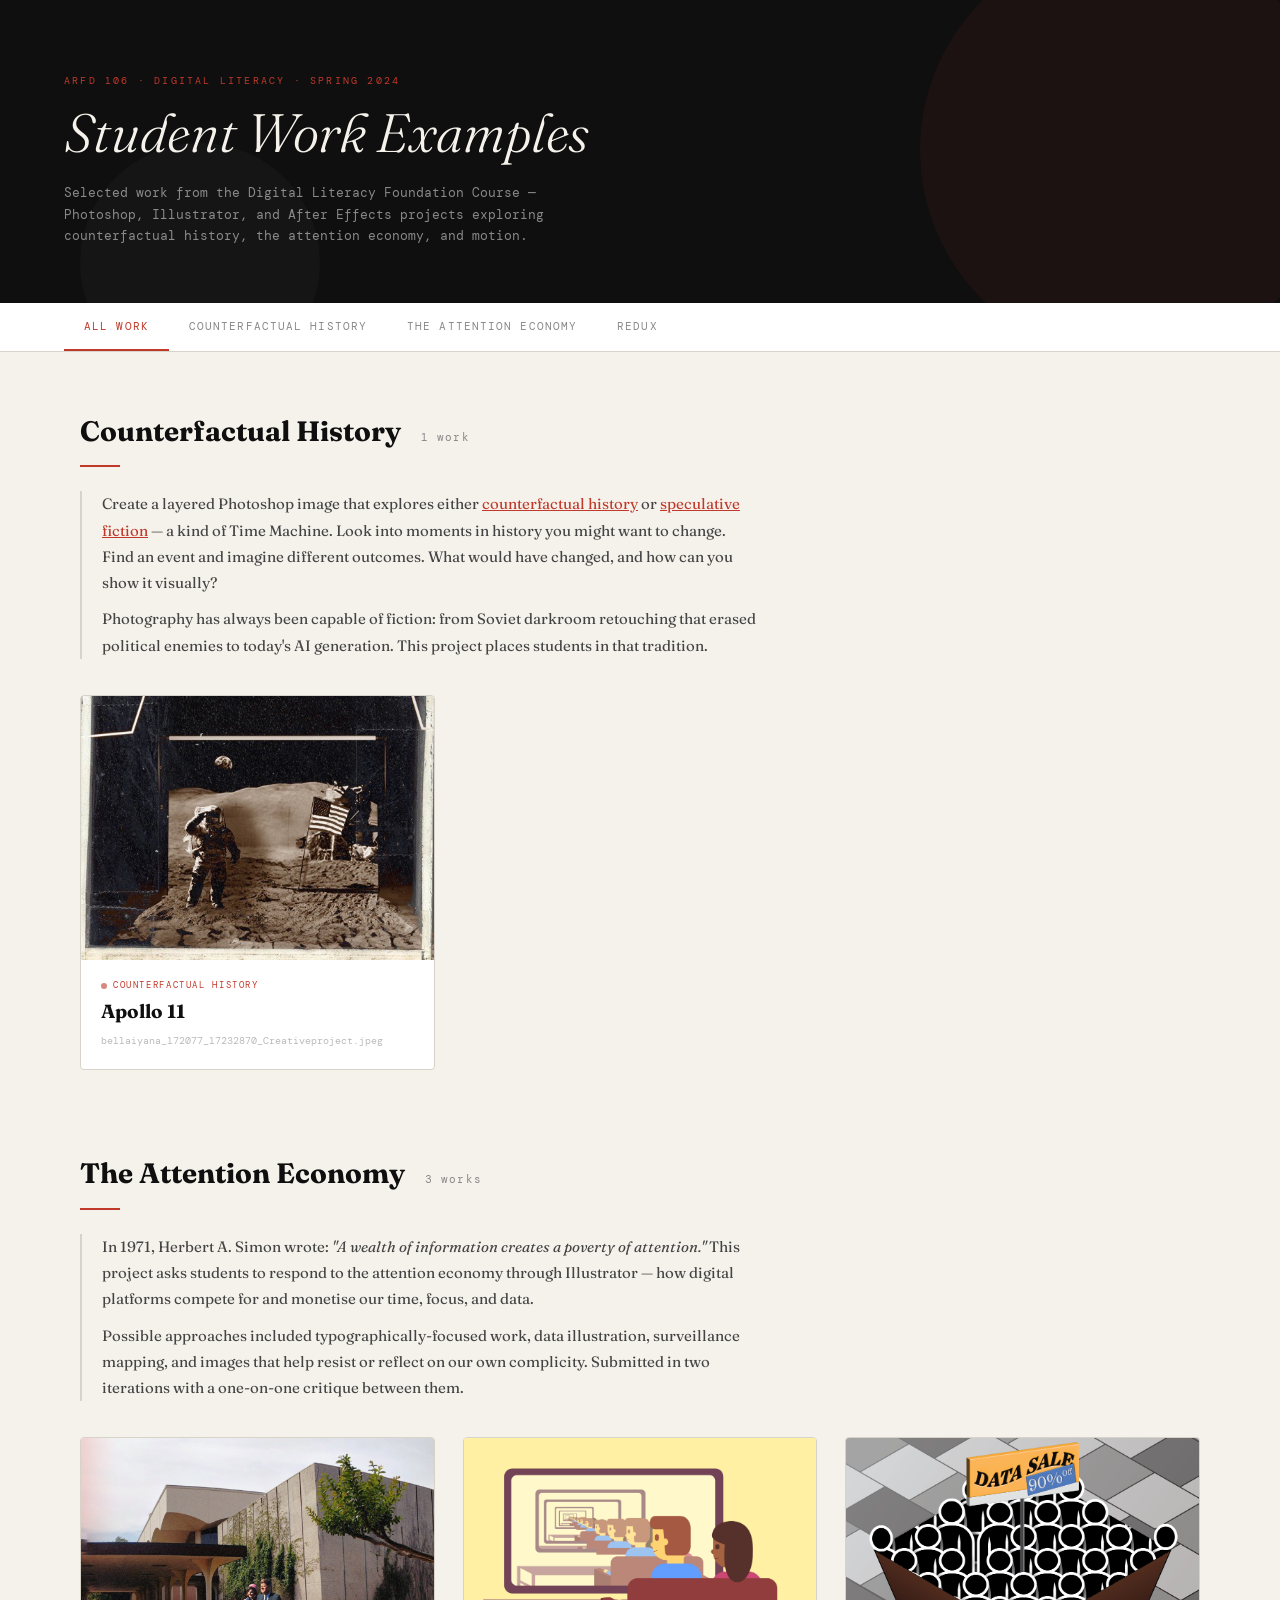
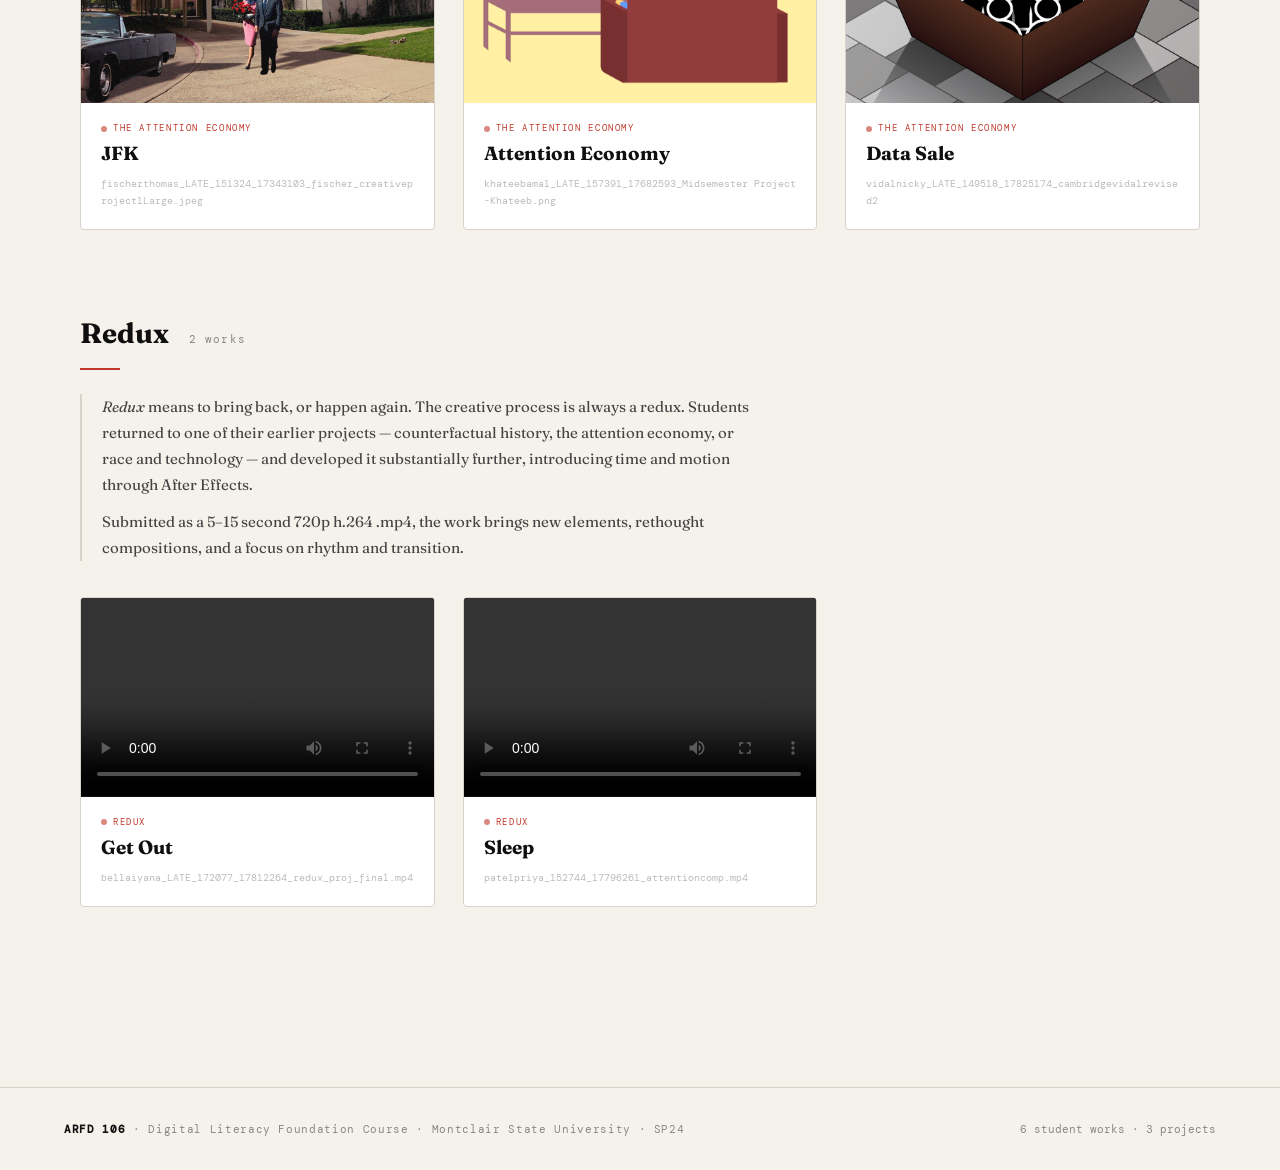
==== index.html @ 20b4446c "first commit" ====
<!doctype html>
<html lang="en">
  <head>
    <meta charset="UTF-8" />
    <meta name="viewport" content="width=device-width, initial-scale=1.0" />
    <title>SP24 Student Work — ARFD 106 Digital Literacy</title>
    <link rel="preconnect" href="https://fonts.googleapis.com" />
    <link
      href="https://fonts.googleapis.com/css2?family=DM+Mono:wght@300;400;500&family=Fraunces:ital,opsz,wght@0,9..144,300;0,9..144,700;1,9..144,300&display=swap"
      rel="stylesheet"
    />
    <style>
      /* ── TOKENS ── */
      :root {
        --ink: #0f0f0f;
        --paper: #f5f2eb;
        --red: #c0392b;
        --red-pale: #f8e8e6;
        --grey: #888;
        --border: #d8d3c8;
        --code-bg: #e8e4db;
        --font-body: "Fraunces", Georgia, serif;
        --font-mono: "DM Mono", "Courier New", monospace;
      }

      *,
      *::before,
      *::after {
        box-sizing: border-box;
        margin: 0;
        padding: 0;
      }
      html {
        scroll-behavior: smooth;
      }
      body {
        font-family: var(--font-body);
        background: var(--paper);
        color: var(--ink);
        font-size: 17px;
        line-height: 1.7;
      }

      a {
        color: var(--red);
      }
      a:hover {
        text-decoration: underline;
      }

      /* ── HEADER ── */
      header {
        background: var(--ink);
        color: var(--paper);
        padding: 72px 64px 56px;
        position: relative;
        overflow: hidden;
      }
      header::before {
        content: "";
        position: absolute;
        top: -60px;
        right: -60px;
        width: 420px;
        height: 420px;
        border-radius: 50%;
        background: var(--red);
        opacity: 0.07;
      }
      header::after {
        content: "";
        position: absolute;
        bottom: -80px;
        left: 80px;
        width: 240px;
        height: 240px;
        border-radius: 50%;
        background: #fff;
        opacity: 0.025;
      }
      .header-eyebrow {
        font-family: var(--font-mono);
        font-size: 10px;
        letter-spacing: 0.22em;
        text-transform: uppercase;
        color: var(--red);
        margin-bottom: 14px;
      }
      header h1 {
        font-size: clamp(28px, 4.5vw, 54px);
        font-weight: 300;
        font-style: italic;
        line-height: 1.1;
        max-width: 640px;
        margin-bottom: 20px;
      }
      header p {
        font-family: var(--font-mono);
        font-size: 13px;
        color: #888;
        max-width: 520px;
        line-height: 1.65;
      }

      /* ── PROJECT FILTER NAV ── */
      .filter-bar {
        background: #fff;
        border-bottom: 1px solid var(--border);
        padding: 0 64px;
        display: flex;
        align-items: center;
        gap: 0;
        position: sticky;
        top: 0;
        z-index: 50;
      }
      .filter-btn {
        font-family: var(--font-mono);
        font-size: 11px;
        letter-spacing: 0.1em;
        text-transform: uppercase;
        background: none;
        border: none;
        border-bottom: 2px solid transparent;
        padding: 16px 20px;
        cursor: pointer;
        color: var(--grey);
        transition:
          color 0.15s,
          border-color 0.15s;
        white-space: nowrap;
      }
      .filter-btn:hover {
        color: var(--ink);
      }
      .filter-btn.active {
        color: var(--red);
        border-bottom-color: var(--red);
      }

      /* ── MAIN ── */
      main {
        max-width: 1200px;
        margin: 0 auto;
        padding: 56px 40px 100px;
      }

      /* ── PROJECT SECTION ── */
      .project-section {
        margin-bottom: 80px;
      }
      .project-section.hidden {
        display: none;
      }

      .project-header {
        display: flex;
        align-items: baseline;
        gap: 20px;
        margin-bottom: 8px;
      }
      .project-header h2 {
        font-size: 28px;
        font-weight: 700;
      }
      .project-count {
        font-family: var(--font-mono);
        font-size: 11px;
        color: var(--grey);
        letter-spacing: 0.1em;
      }
      .project-rule {
        width: 40px;
        height: 2px;
        background: var(--red);
        margin: 10px 0 24px;
      }
      .project-description {
        max-width: 680px;
        font-size: 15px;
        color: #444;
        line-height: 1.75;
        margin-bottom: 36px;
        border-left: 2px solid var(--border);
        padding-left: 20px;
      }
      .project-description p {
        margin-bottom: 10px;
      }
      .project-description p:last-child {
        margin-bottom: 0;
      }
      .project-description a {
        color: var(--red);
      }

      /* ── WORK GRID ── */
      .work-grid {
        display: grid;
        grid-template-columns: repeat(auto-fill, minmax(340px, 1fr));
        gap: 28px;
      }

      /* ── WORK CARD ── */
      .work-card {
        background: #fff;
        border: 1px solid var(--border);
        border-radius: 4px;
        overflow: hidden;
        display: flex;
        flex-direction: column;
        transition:
          border-color 0.2s,
          transform 0.15s,
          box-shadow 0.2s;
      }
      .work-card:hover {
        border-color: #bbb;
        transform: translateY(-3px);
        box-shadow: 0 8px 32px rgba(0, 0, 0, 0.08);
      }

      /* Image works */
      .work-media {
        position: relative;
        background: var(--code-bg);
        aspect-ratio: 4/3;
        overflow: hidden;
        cursor: pointer;
      }
      .work-media img {
        width: 100%;
        height: 100%;
        object-fit: cover;
        display: block;
        transition: transform 0.4s ease;
      }
      .work-card:hover .work-media img {
        transform: scale(1.03);
      }

      /* Video works */
      .work-media video {
        width: 100%;
        height: 100%;
        object-fit: cover;
        display: block;
      }
      .work-media.video-media {
        aspect-ratio: 16/9;
        background: #111;
      }

      /* Placeholder for missing/unknown file type */
      .media-placeholder {
        width: 100%;
        height: 100%;
        display: flex;
        flex-direction: column;
        align-items: center;
        justify-content: center;
        gap: 10px;
        background: var(--code-bg);
        color: var(--grey);
        font-family: var(--font-mono);
        font-size: 12px;
      }
      .media-placeholder .file-icon {
        font-size: 36px;
        opacity: 0.4;
      }

      /* Expand overlay on image click */
      .work-media .expand-hint {
        position: absolute;
        bottom: 10px;
        right: 10px;
        background: rgba(0, 0, 0, 0.55);
        color: #fff;
        font-family: var(--font-mono);
        font-size: 10px;
        letter-spacing: 0.08em;
        padding: 4px 10px;
        border-radius: 2px;
        opacity: 0;
        transition: opacity 0.2s;
      }
      .work-media:hover .expand-hint {
        opacity: 1;
      }

      /* Card meta */
      .work-meta {
        padding: 18px 20px 20px;
        flex: 1;
        display: flex;
        flex-direction: column;
        gap: 6px;
      }
      .work-project-tag {
        font-family: var(--font-mono);
        font-size: 9px;
        letter-spacing: 0.18em;
        text-transform: uppercase;
        color: var(--red);
        display: flex;
        align-items: center;
        gap: 6px;
      }
      .work-project-tag::before {
        content: "";
        display: inline-block;
        width: 6px;
        height: 6px;
        border-radius: 50%;
        background: var(--red);
        opacity: 0.6;
        flex-shrink: 0;
      }
      .work-title {
        font-size: 19px;
        font-weight: 700;
        line-height: 1.2;
      }
      .work-filename {
        font-family: var(--font-mono);
        font-size: 10px;
        color: #bbb;
        margin-top: 4px;
        word-break: break-all;
      }

      /* ── LIGHTBOX ── */
      .lightbox {
        display: none;
        position: fixed;
        inset: 0;
        background: rgba(0, 0, 0, 0.92);
        z-index: 200;
        align-items: center;
        justify-content: center;
        padding: 24px;
      }
      .lightbox.open {
        display: flex;
      }
      .lightbox-inner {
        position: relative;
        max-width: 90vw;
        max-height: 90vh;
      }
      .lightbox-inner img {
        max-width: 90vw;
        max-height: 86vh;
        object-fit: contain;
        display: block;
        border-radius: 2px;
      }
      .lightbox-close {
        position: absolute;
        top: -40px;
        right: 0;
        background: none;
        border: none;
        color: #fff;
        font-size: 28px;
        cursor: pointer;
        font-family: var(--font-mono);
        opacity: 0.7;
        transition: opacity 0.15s;
      }
      .lightbox-close:hover {
        opacity: 1;
      }
      .lightbox-caption {
        margin-top: 12px;
        text-align: center;
        font-family: var(--font-mono);
        font-size: 11px;
        color: #888;
        letter-spacing: 0.08em;
      }

      /* ── FOOTER ── */
      footer {
        border-top: 1px solid var(--border);
        padding: 32px 64px;
        display: flex;
        align-items: center;
        justify-content: space-between;
        flex-wrap: wrap;
        gap: 12px;
      }
      .footer-course {
        font-family: var(--font-mono);
        font-size: 11px;
        color: var(--grey);
        letter-spacing: 0.06em;
      }
      .footer-course strong {
        color: var(--ink);
      }

      /* ── RESPONSIVE ── */
      @media (max-width: 700px) {
        header {
          padding: 48px 28px 40px;
        }
        .filter-bar {
          padding: 0 16px;
          overflow-x: auto;
        }
        main {
          padding: 36px 20px 80px;
        }
        .work-grid {
          grid-template-columns: 1fr;
        }
        footer {
          padding: 24px 28px;
        }
      }
    </style>
  </head>
  <body>
    <!-- ── HEADER ── -->
    <header>
      <div class="header-eyebrow">
        ARFD 106 · Digital Literacy · Spring 2024
      </div>
      <h1>Student Work Examples</h1>
      <p>
        Selected work from the Digital Literacy Foundation Course — Photoshop,
        Illustrator, and After Effects projects exploring counterfactual
        history, the attention economy, and motion.
      </p>
    </header>

    <!-- ── FILTER BAR ── -->
    <div class="filter-bar">
      <button class="filter-btn active" data-filter="all">All Work</button>
      <button class="filter-btn" data-filter="counterfactual-history">
        Counterfactual History
      </button>
      <button class="filter-btn" data-filter="attention-economy">
        The Attention Economy
      </button>
      <button class="filter-btn" data-filter="redux">Redux</button>
    </div>

    <!-- ── MAIN ── -->
    <main>
      <!-- ═══ PROJECT 1: COUNTERFACTUAL HISTORY ═══ -->
      <section class="project-section" data-project="counterfactual-history">
        <div class="project-header">
          <h2>Counterfactual History</h2>
          <span class="project-count">1 work</span>
        </div>
        <div class="project-rule"></div>
        <div class="project-description">
          <p>
            Create a layered Photoshop image that explores either
            <a
              href="https://en.wikipedia.org/wiki/Counterfactual_history"
              target="_blank"
              >counterfactual history</a
            >
            or
            <a
              href="https://en.wikipedia.org/wiki/Speculative_fiction"
              target="_blank"
              >speculative fiction</a
            >
            — a kind of Time Machine. Look into moments in history you might
            want to change. Find an event and imagine different outcomes. What
            would have changed, and how can you show it visually?
          </p>
          <p>
            Photography has always been capable of fiction: from Soviet darkroom
            retouching that erased political enemies to today's AI generation.
            This project places students in that tradition.
          </p>
        </div>

        <div class="work-grid">
          <!-- Work 1: Apollo 11 -->
          <div class="work-card">
            <div
              class="work-media"
              onclick="
                openLightbox(
                  'assets/bellaiyana_172077_17232870_Creativeproject.jpeg',
                  'Apollo 11 — Counter Factual History',
                )
              "
            >
              <img
                src="assets/bellaiyana_172077_17232870_Creativeproject.jpeg"
                alt="Apollo 11 — Counterfactual History"
                loading="lazy"
              />
              <span class="expand-hint">↗ Expand</span>
            </div>
            <div class="work-meta">
              <div class="work-project-tag">Counterfactual History</div>
              <div class="work-title">Apollo 11</div>
              <div class="work-filename">
                bellaiyana_172077_17232870_Creativeproject.jpeg
              </div>
            </div>
          </div>
        </div>
      </section>

      <!-- ═══ PROJECT 2: THE ATTENTION ECONOMY ═══ -->
      <section class="project-section" data-project="attention-economy">
        <div class="project-header">
          <h2>The Attention Economy</h2>
          <span class="project-count">3 works</span>
        </div>
        <div class="project-rule"></div>
        <div class="project-description">
          <p>
            In 1971, Herbert A. Simon wrote:
            <em>"A wealth of information creates a poverty of attention."</em>
            This project asks students to respond to the attention economy
            through Illustrator — how digital platforms compete for and monetise
            our time, focus, and data.
          </p>
          <p>
            Possible approaches included typographically-focused work, data
            illustration, surveillance mapping, and images that help resist or
            reflect on our own complicity. Submitted in two iterations with a
            one-on-one critique between them.
          </p>
        </div>

        <div class="work-grid">
          <!-- Work 2: JFK -->
          <div class="work-card">
            <div
              class="work-media"
              onclick="
                openLightbox(
                  'assets/fischerthomas_LATE_151324_17343103_fischer_creativeproject1Large.jpeg',
                  'JFK — The Attention Economy',
                )
              "
            >
              <img
                src="assets/fischerthomas_LATE_151324_17343103_fischer_creativeproject1Large.jpeg"
                alt="JFK — The Attention Economy"
                loading="lazy"
              />
              <span class="expand-hint">↗ Expand</span>
            </div>
            <div class="work-meta">
              <div class="work-project-tag">The Attention Economy</div>
              <div class="work-title">JFK</div>
              <div class="work-filename">
                fischerthomas_LATE_151324_17343103_fischer_creativeproject1Large.jpeg
              </div>
            </div>
          </div>

          <!-- Work 3: Attention Economy -->
          <div class="work-card">
            <div
              class="work-media"
              onclick="
                openLightbox(
                  'assets/khateebamal_LATE_157391_17682593_Midsemester Project-Khateeb.png',
                  'Attention Economy — The Attention Economy',
                )
              "
            >
              <img
                src="assets/khateebamal_LATE_157391_17682593_Midsemester Project-Khateeb.png"
                alt="Attention Economy — The Attention Economy"
                loading="lazy"
              />
              <span class="expand-hint">↗ Expand</span>
            </div>
            <div class="work-meta">
              <div class="work-project-tag">The Attention Economy</div>
              <div class="work-title">Attention Economy</div>
              <div class="work-filename">
                khateebamal_LATE_157391_17682593_Midsemester Project-Khateeb.png
              </div>
            </div>
          </div>

          <!-- Work 4: Data Sale -->
          <div class="work-card">
            <div
              class="work-media"
              onclick="
                openLightbox(
                  'assets/vidalnicky_LATE_149518_17825174_cambridgevidalrevised2.png',
                  'Data Sale — The Attention Economy',
                )
              "
            >
              <img
                src="assets/vidalnicky_LATE_149518_17825174_cambridgevidalrevised2.png"
                alt="Data Sale — The Attention Economy"
                loading="lazy"
              />
              <div class="media-placeholder">
                <div class="file-icon">🖼</div>
                <span>vidalnicky — Data Sale</span>
                <span style="font-size: 10px; opacity: 0.6"
                  >Asset to be linked</span
                >
              </div>
            </div>
            <div class="work-meta">
              <div class="work-project-tag">The Attention Economy</div>
              <div class="work-title">Data Sale</div>
              <div class="work-filename">
                vidalnicky_LATE_149518_17825174_cambridgevidalrevised2
              </div>
            </div>
          </div>
        </div>
      </section>

      <!-- ═══ PROJECT 3: REDUX ═══ -->
      <section class="project-section" data-project="redux">
        <div class="project-header">
          <h2>Redux</h2>
          <span class="project-count">2 works</span>
        </div>
        <div class="project-rule"></div>
        <div class="project-description">
          <p>
            <em>Redux</em> means to bring back, or happen again. The creative
            process is always a redux. Students returned to one of their earlier
            projects — counterfactual history, the attention economy, or race
            and technology — and developed it substantially further, introducing
            time and motion through After Effects.
          </p>
          <p>
            Submitted as a 5–15 second 720p h.264 .mp4, the work brings new
            elements, rethought compositions, and a focus on rhythm and
            transition.
          </p>
        </div>

        <div class="work-grid">
          <!-- Work 5: Get out (mp4) -->
          <div class="work-card">
            <div class="work-media video-media">
              <video
                controls
                preload="metadata"
                poster=""
                aria-label="Get Out — Redux"
              >
                <source
                  src="assets/bellaiyana_LATE_172077_17812264_redux_proj_final.mp4"
                  type="video/mp4"
                />
                Your browser does not support the video element.
              </video>
            </div>
            <div class="work-meta">
              <div class="work-project-tag">Redux</div>
              <div class="work-title">Get Out</div>
              <div class="work-filename">
                bellaiyana_LATE_172077_17812264_redux_proj_final.mp4
              </div>
            </div>
          </div>

          <!-- Work 6: Sleep (mp4) -->
          <div class="work-card">
            <div class="work-media video-media">
              <video
                controls
                preload="metadata"
                poster=""
                aria-label="Sleep — Redux"
              >
                <source
                  src="assets/patelpriya_152744_17796261_attentioncomp.mp4"
                  type="video/mp4"
                />
                Your browser does not support the video element.
              </video>
            </div>
            <div class="work-meta">
              <div class="work-project-tag">Redux</div>
              <div class="work-title">Sleep</div>
              <div class="work-filename">
                patelpriya_152744_17796261_attentioncomp.mp4
              </div>
            </div>
          </div>
        </div>
      </section>
    </main>

    <!-- ── LIGHTBOX ── -->
    <div class="lightbox" id="lightbox" onclick="closeLightbox(event)">
      <div class="lightbox-inner">
        <button class="lightbox-close" onclick="closeLightbox()">
          &times;
        </button>
        <img id="lightbox-img" src="" alt="" />
        <div class="lightbox-caption" id="lightbox-caption"></div>
      </div>
    </div>

    <!-- ── FOOTER ── -->
    <footer>
      <div class="footer-course">
        <strong>ARFD 106</strong> · Digital Literacy Foundation Course ·
        Montclair State University · SP24
      </div>
      <div
        style="
          font-family: var(--font-mono);
          font-size: 11px;
          color: var(--grey);
        "
      >
        6 student works · 3 projects
      </div>
    </footer>

    <script>
      // ── FILTER ──────────────────────────────────────────────────────────────────
      const filterBtns = document.querySelectorAll(".filter-btn");
      const sections = document.querySelectorAll(".project-section");

      filterBtns.forEach((btn) => {
        btn.addEventListener("click", () => {
          const filter = btn.dataset.filter;

          filterBtns.forEach((b) => b.classList.remove("active"));
          btn.classList.add("active");

          sections.forEach((sec) => {
            if (filter === "all" || sec.dataset.project === filter) {
              sec.classList.remove("hidden");
            } else {
              sec.classList.add("hidden");
            }
          });
        });
      });

      // ── LIGHTBOX ────────────────────────────────────────────────────────────────
      function openLightbox(src, caption) {
        const lb = document.getElementById("lightbox");
        const img = document.getElementById("lightbox-img");
        const cap = document.getElementById("lightbox-caption");
        img.src = src;
        img.alt = caption;
        cap.textContent = caption;
        lb.classList.add("open");
        document.body.style.overflow = "hidden";
      }

      function closeLightbox(e) {
        if (
          e &&
          e.target !== document.getElementById("lightbox") &&
          !e.target.classList.contains("lightbox-close")
        )
          return;
        document.getElementById("lightbox").classList.remove("open");
        document.getElementById("lightbox-img").src = "";
        document.body.style.overflow = "";
      }

      document.addEventListener("keydown", (e) => {
        if (e.key === "Escape") {
          document.getElementById("lightbox").classList.remove("open");
          document.getElementById("lightbox-img").src = "";
          document.body.style.overflow = "";
        }
      });
    </script>
  </body>
</html>
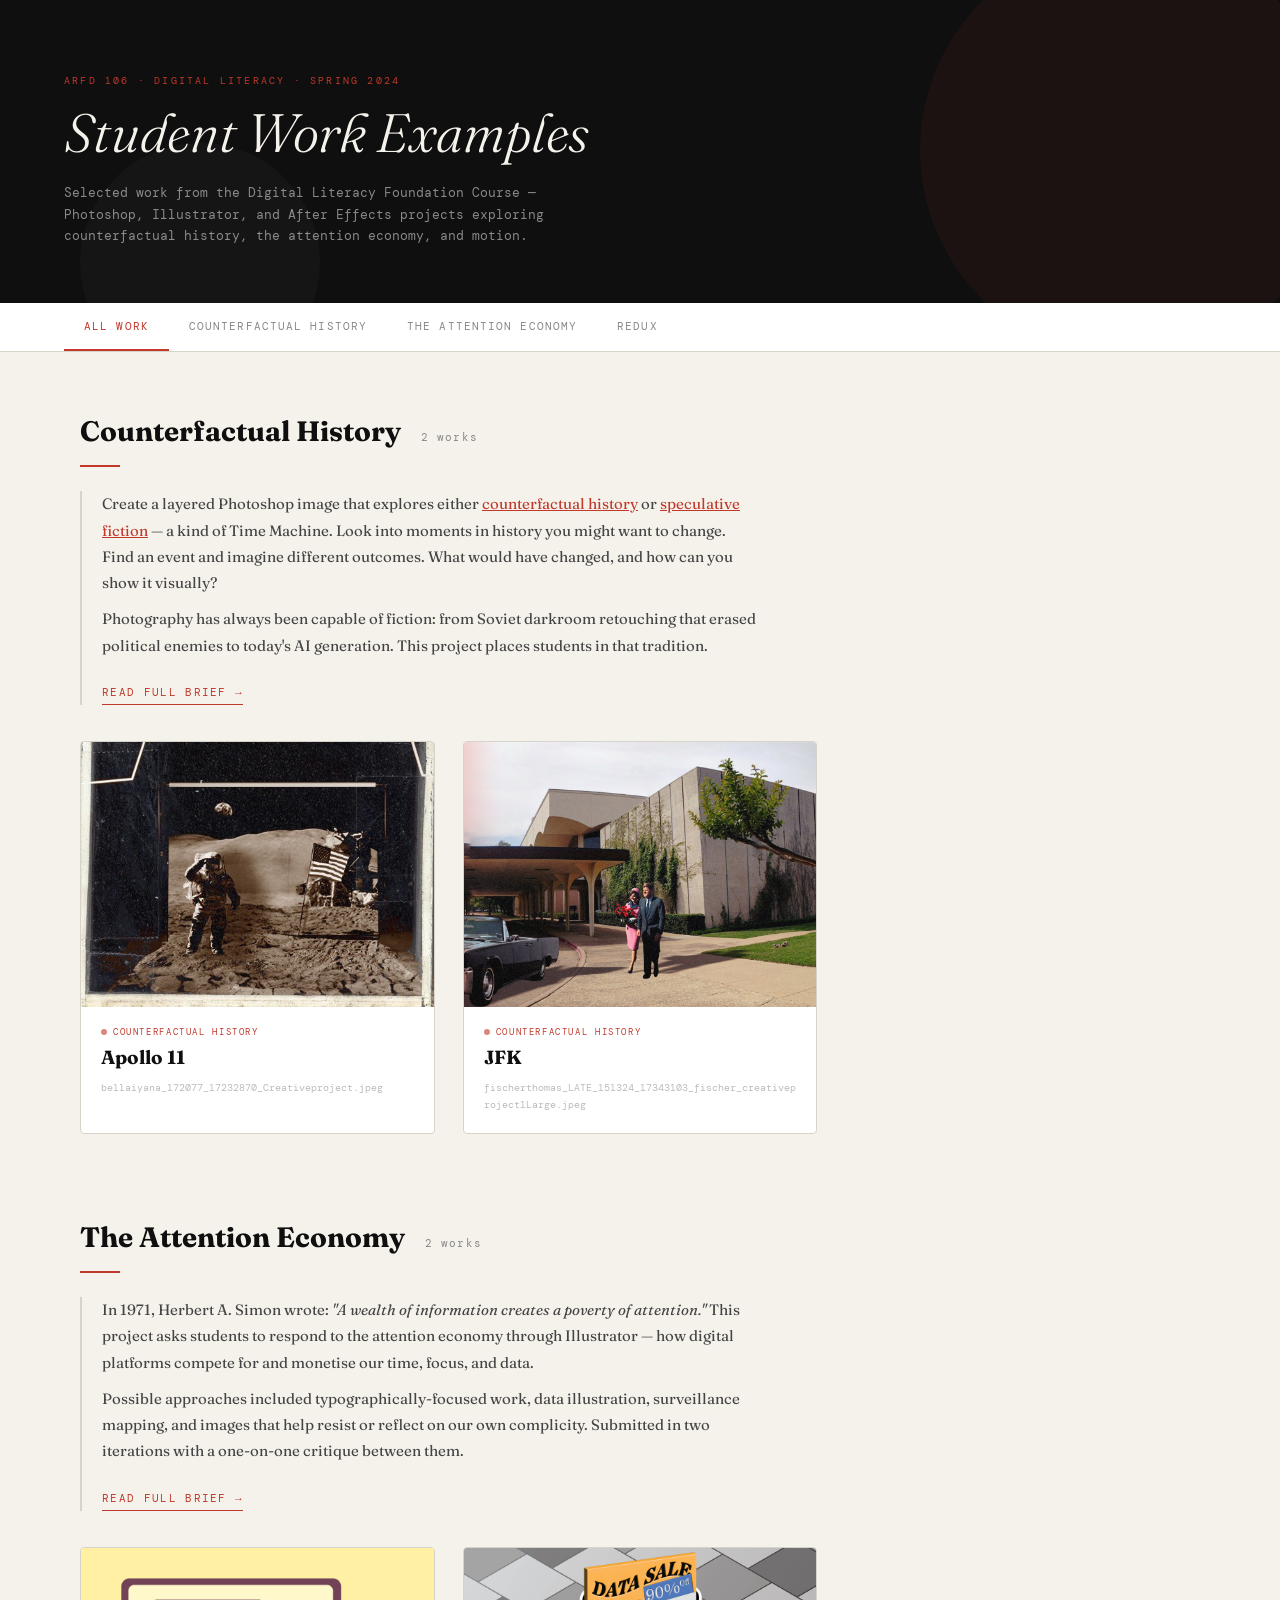
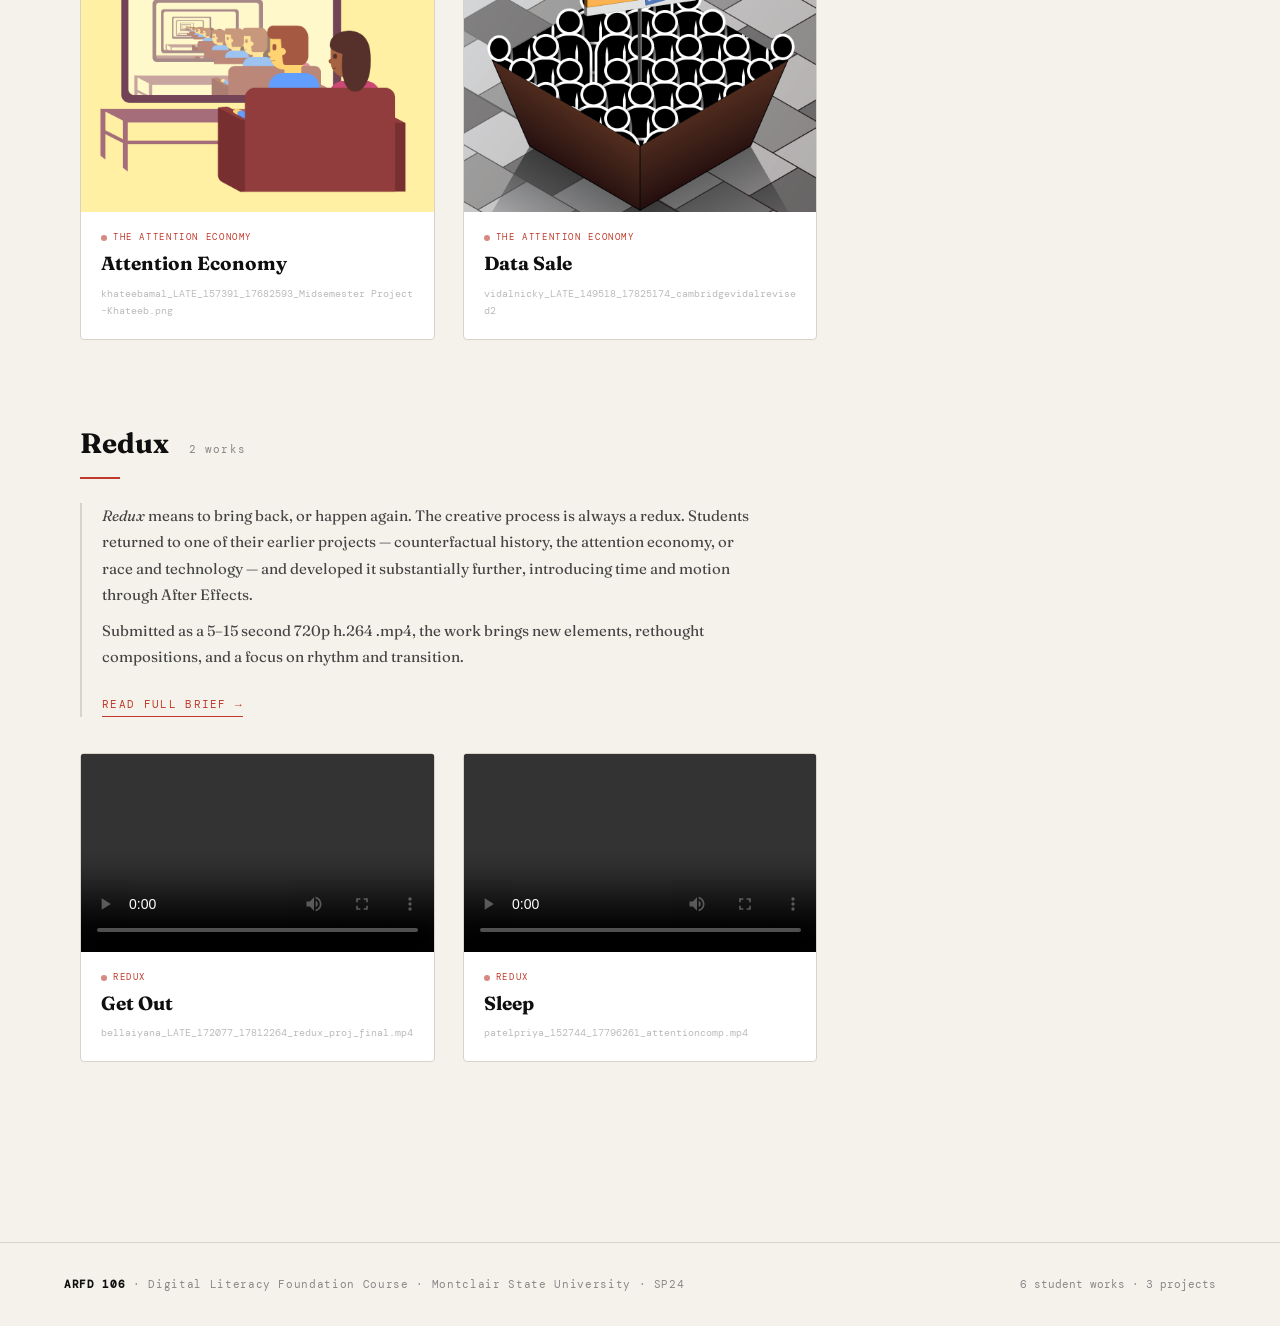
==== commit 91bf2671: "adds: project brief pages, corrects jfk project tags." ====
--- a/index.html
+++ b/index.html
@@ -193,6 +193,23 @@
       .project-description a {
         color: var(--red);
       }
+      .read-brief {
+        display: inline-block;
+        margin-top: 14px;
+        font-family: var(--font-mono);
+        font-size: 11px;
+        letter-spacing: 0.12em;
+        text-transform: uppercase;
+        color: var(--red);
+        text-decoration: none;
+        border-bottom: 1px solid var(--red);
+        padding-bottom: 2px;
+        transition: opacity 0.15s;
+      }
+      .read-brief:hover {
+        opacity: 0.7;
+        text-decoration: none;
+      }
 
       /* ── WORK GRID ── */
       .work-grid {
@@ -454,7 +471,7 @@
       <section class="project-section" data-project="counterfactual-history">
         <div class="project-header">
           <h2>Counterfactual History</h2>
-          <span class="project-count">1 work</span>
+          <span class="project-count">2 works</span>
         </div>
         <div class="project-rule"></div>
         <div class="project-description">
@@ -480,6 +497,9 @@
             retouching that erased political enemies to today's AI generation.
             This project places students in that tradition.
           </p>
+          <a class="read-brief" href="project-counterfactual-history.html"
+            >Read full brief →</a
+          >
         </div>
 
         <div class="work-grid">
@@ -509,6 +529,33 @@
               </div>
             </div>
           </div>
+
+          <!-- Work 2: JFK -->
+          <div class="work-card">
+            <div
+              class="work-media"
+              onclick="
+                openLightbox(
+                  'assets/fischerthomas_LATE_151324_17343103_fischer_creativeproject1Large.jpeg',
+                  'JFK — Counterfactual History',
+                )
+              "
+            >
+              <img
+                src="assets/fischerthomas_LATE_151324_17343103_fischer_creativeproject1Large.jpeg"
+                alt="JFK — Counterfactual History"
+                loading="lazy"
+              />
+              <span class="expand-hint">↗ Expand</span>
+            </div>
+            <div class="work-meta">
+              <div class="work-project-tag">Counterfactual History</div>
+              <div class="work-title">JFK</div>
+              <div class="work-filename">
+                fischerthomas_LATE_151324_17343103_fischer_creativeproject1Large.jpeg
+              </div>
+            </div>
+          </div>
         </div>
       </section>
 
@@ -516,7 +563,7 @@
       <section class="project-section" data-project="attention-economy">
         <div class="project-header">
           <h2>The Attention Economy</h2>
-          <span class="project-count">3 works</span>
+          <span class="project-count">2 works</span>
         </div>
         <div class="project-rule"></div>
         <div class="project-description">
@@ -533,36 +580,12 @@
             reflect on our own complicity. Submitted in two iterations with a
             one-on-one critique between them.
           </p>
+          <a class="read-brief" href="project-attention-economy.html"
+            >Read full brief →</a
+          >
         </div>
 
         <div class="work-grid">
-          <!-- Work 2: JFK -->
-          <div class="work-card">
-            <div
-              class="work-media"
-              onclick="
-                openLightbox(
-                  'assets/fischerthomas_LATE_151324_17343103_fischer_creativeproject1Large.jpeg',
-                  'JFK — The Attention Economy',
-                )
-              "
-            >
-              <img
-                src="assets/fischerthomas_LATE_151324_17343103_fischer_creativeproject1Large.jpeg"
-                alt="JFK — The Attention Economy"
-                loading="lazy"
-              />
-              <span class="expand-hint">↗ Expand</span>
-            </div>
-            <div class="work-meta">
-              <div class="work-project-tag">The Attention Economy</div>
-              <div class="work-title">JFK</div>
-              <div class="work-filename">
-                fischerthomas_LATE_151324_17343103_fischer_creativeproject1Large.jpeg
-              </div>
-            </div>
-          </div>
-
           <!-- Work 3: Attention Economy -->
           <div class="work-card">
             <div
@@ -645,6 +668,9 @@
             elements, rethought compositions, and a focus on rhythm and
             transition.
           </p>
+          <a class="read-brief" href="project-redux.html"
+            >Read full brief →</a
+          >
         </div>
 
         <div class="work-grid">
